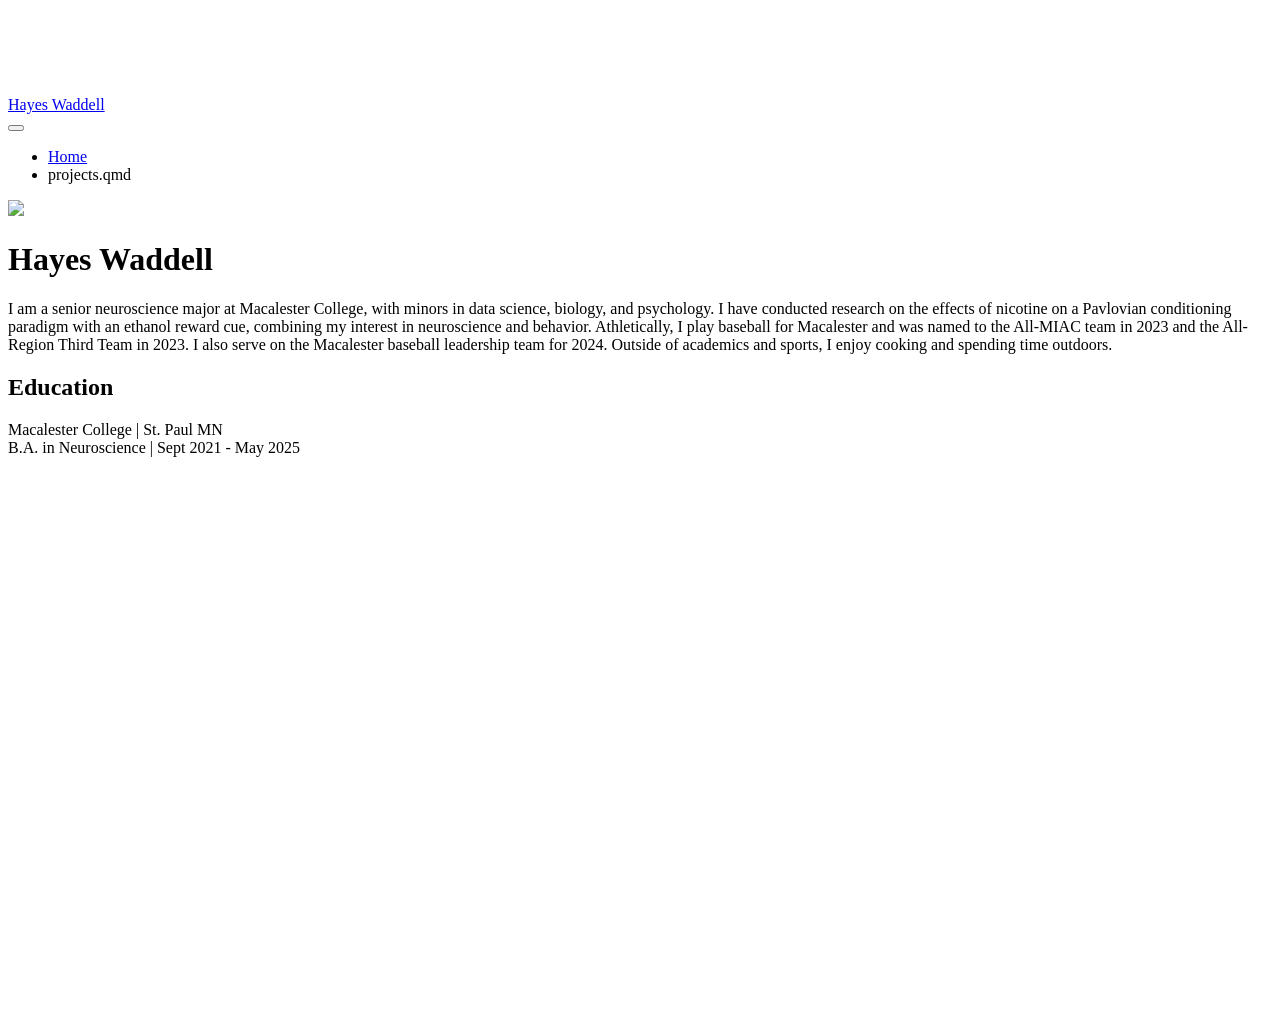
==== docs/index.html @ d2e04935 "updates" ====
<!DOCTYPE html>
<html xmlns="http://www.w3.org/1999/xhtml" lang="en" xml:lang="en"><head>

<meta charset="utf-8">
<meta name="generator" content="quarto-1.5.57">

<meta name="viewport" content="width=device-width, initial-scale=1.0, user-scalable=yes">


<title>Hayes Waddell</title>
<style>
code{white-space: pre-wrap;}
span.smallcaps{font-variant: small-caps;}
div.columns{display: flex; gap: min(4vw, 1.5em);}
div.column{flex: auto; overflow-x: auto;}
div.hanging-indent{margin-left: 1.5em; text-indent: -1.5em;}
ul.task-list{list-style: none;}
ul.task-list li input[type="checkbox"] {
  width: 0.8em;
  margin: 0 0.8em 0.2em -1em; /* quarto-specific, see https://github.com/quarto-dev/quarto-cli/issues/4556 */ 
  vertical-align: middle;
}
</style>


<script src="site_libs/quarto-nav/quarto-nav.js"></script>
<script src="site_libs/quarto-nav/headroom.min.js"></script>
<script src="site_libs/clipboard/clipboard.min.js"></script>
<script src="site_libs/quarto-search/autocomplete.umd.js"></script>
<script src="site_libs/quarto-search/fuse.min.js"></script>
<script src="site_libs/quarto-search/quarto-search.js"></script>
<meta name="quarto:offset" content="./">
<script src="site_libs/quarto-html/quarto.js"></script>
<script src="site_libs/quarto-html/popper.min.js"></script>
<script src="site_libs/quarto-html/tippy.umd.min.js"></script>
<link href="site_libs/quarto-html/tippy.css" rel="stylesheet">
<link href="site_libs/quarto-html/quarto-syntax-highlighting.css" rel="stylesheet" id="quarto-text-highlighting-styles">
<script src="site_libs/bootstrap/bootstrap.min.js"></script>
<link href="site_libs/bootstrap/bootstrap-icons.css" rel="stylesheet">
<link href="site_libs/bootstrap/bootstrap.min.css" rel="stylesheet" id="quarto-bootstrap" data-mode="light">
<script id="quarto-search-options" type="application/json">{
  "location": "navbar",
  "copy-button": false,
  "collapse-after": 3,
  "panel-placement": "end",
  "type": "overlay",
  "limit": 50,
  "keyboard-shortcut": [
    "f",
    "/",
    "s"
  ],
  "show-item-context": false,
  "language": {
    "search-no-results-text": "No results",
    "search-matching-documents-text": "matching documents",
    "search-copy-link-title": "Copy link to search",
    "search-hide-matches-text": "Hide additional matches",
    "search-more-match-text": "more match in this document",
    "search-more-matches-text": "more matches in this document",
    "search-clear-button-title": "Clear",
    "search-text-placeholder": "",
    "search-detached-cancel-button-title": "Cancel",
    "search-submit-button-title": "Submit",
    "search-label": "Search"
  }
}</script>


<link rel="stylesheet" href="styles.css">
</head>

<body class="nav-fixed fullcontent">

<div id="quarto-search-results"></div>
  <header id="quarto-header" class="headroom fixed-top">
    <nav class="navbar navbar-expand-lg " data-bs-theme="dark">
      <div class="navbar-container container-fluid">
      <div class="navbar-brand-container mx-auto">
    <a class="navbar-brand" href="./index.html">
    <span class="navbar-title">Hayes Waddell</span>
    </a>
  </div>
            <div id="quarto-search" class="" title="Search"></div>
          <button class="navbar-toggler" type="button" data-bs-toggle="collapse" data-bs-target="#navbarCollapse" aria-controls="navbarCollapse" role="menu" aria-expanded="false" aria-label="Toggle navigation" onclick="if (window.quartoToggleHeadroom) { window.quartoToggleHeadroom(); }">
  <span class="navbar-toggler-icon"></span>
</button>
          <div class="collapse navbar-collapse" id="navbarCollapse">
            <ul class="navbar-nav navbar-nav-scroll me-auto">
  <li class="nav-item">
    <a class="nav-link active" href="./index.html" aria-current="page"> 
<span class="menu-text">Home</span></a>
  </li>  
  <li class="nav-item">
    <span class="nav-link">
<span class="menu-text">projects.qmd</span>
    </span>
  </li>  
</ul>
          </div> <!-- /navcollapse -->
            <div class="quarto-navbar-tools">
</div>
      </div> <!-- /container-fluid -->
    </nav>
</header>
<!-- content -->
<div id="quarto-content" class="quarto-container page-columns page-rows-contents page-layout-article page-navbar">
<!-- sidebar -->
<!-- margin-sidebar -->
    
<!-- main -->
<main class="content" id="quarto-document-content">




<div class="quarto-about-trestles">
  <div class="about-entity">
    <img src="images/profilepic.jpg" class="about-image
  rounded " style="width: 20em;">
<header id="title-block-header" class="quarto-title-block default">
<div class="quarto-title">
<h1 class="title">Hayes Waddell</h1>
</div>
<div class="quarto-title-meta">
  </div>
</header>
    <div class="about-links">
  <a href="https://github.com/HayesWaddell" class="about-link" rel="" target="">
    <i class="bi bi-github"></i>
     <span class="about-link-text"></span>
  </a>
</div>
  </div>
  <div class="about-contents"><div id="intro-heading">
<p>I am a senior neuroscience major at Macalester College, with minors in data science, biology, and psychology. I have conducted research on the effects of nicotine on a Pavlovian conditioning paradigm with an ethanol reward cue, combining my interest in neuroscience and behavior. Athletically, I play baseball for Macalester and was named to the All-MIAC team in 2023 and the All-Region Third Team in 2023. I also serve on the Macalester baseball leadership team for 2024. Outside of academics and sports, I enjoy cooking and spending time outdoors.</p>
<section id="education" class="level2">
<h2 data-anchor-id="education">Education</h2>
<p>Macalester College | St.&nbsp;Paul MN <br> B.A. in Neuroscience | Sept 2021 - May 2025</p>
</section>
</div></div>
</div>





</main> <!-- /main -->
<script id="quarto-html-after-body" type="application/javascript">
window.document.addEventListener("DOMContentLoaded", function (event) {
  const toggleBodyColorMode = (bsSheetEl) => {
    const mode = bsSheetEl.getAttribute("data-mode");
    const bodyEl = window.document.querySelector("body");
    if (mode === "dark") {
      bodyEl.classList.add("quarto-dark");
      bodyEl.classList.remove("quarto-light");
    } else {
      bodyEl.classList.add("quarto-light");
      bodyEl.classList.remove("quarto-dark");
    }
  }
  const toggleBodyColorPrimary = () => {
    const bsSheetEl = window.document.querySelector("link#quarto-bootstrap");
    if (bsSheetEl) {
      toggleBodyColorMode(bsSheetEl);
    }
  }
  toggleBodyColorPrimary();  
  const isCodeAnnotation = (el) => {
    for (const clz of el.classList) {
      if (clz.startsWith('code-annotation-')) {                     
        return true;
      }
    }
    return false;
  }
  const onCopySuccess = function(e) {
    // button target
    const button = e.trigger;
    // don't keep focus
    button.blur();
    // flash "checked"
    button.classList.add('code-copy-button-checked');
    var currentTitle = button.getAttribute("title");
    button.setAttribute("title", "Copied!");
    let tooltip;
    if (window.bootstrap) {
      button.setAttribute("data-bs-toggle", "tooltip");
      button.setAttribute("data-bs-placement", "left");
      button.setAttribute("data-bs-title", "Copied!");
      tooltip = new bootstrap.Tooltip(button, 
        { trigger: "manual", 
          customClass: "code-copy-button-tooltip",
          offset: [0, -8]});
      tooltip.show();    
    }
    setTimeout(function() {
      if (tooltip) {
        tooltip.hide();
        button.removeAttribute("data-bs-title");
        button.removeAttribute("data-bs-toggle");
        button.removeAttribute("data-bs-placement");
      }
      button.setAttribute("title", currentTitle);
      button.classList.remove('code-copy-button-checked');
    }, 1000);
    // clear code selection
    e.clearSelection();
  }
  const getTextToCopy = function(trigger) {
      const codeEl = trigger.previousElementSibling.cloneNode(true);
      for (const childEl of codeEl.children) {
        if (isCodeAnnotation(childEl)) {
          childEl.remove();
        }
      }
      return codeEl.innerText;
  }
  const clipboard = new window.ClipboardJS('.code-copy-button:not([data-in-quarto-modal])', {
    text: getTextToCopy
  });
  clipboard.on('success', onCopySuccess);
  if (window.document.getElementById('quarto-embedded-source-code-modal')) {
    // For code content inside modals, clipBoardJS needs to be initialized with a container option
    // TODO: Check when it could be a function (https://github.com/zenorocha/clipboard.js/issues/860)
    const clipboardModal = new window.ClipboardJS('.code-copy-button[data-in-quarto-modal]', {
      text: getTextToCopy,
      container: window.document.getElementById('quarto-embedded-source-code-modal')
    });
    clipboardModal.on('success', onCopySuccess);
  }
    var localhostRegex = new RegExp(/^(?:http|https):\/\/localhost\:?[0-9]*\//);
    var mailtoRegex = new RegExp(/^mailto:/);
      var filterRegex = new RegExp('/' + window.location.host + '/');
    var isInternal = (href) => {
        return filterRegex.test(href) || localhostRegex.test(href) || mailtoRegex.test(href);
    }
    // Inspect non-navigation links and adorn them if external
 	var links = window.document.querySelectorAll('a[href]:not(.nav-link):not(.navbar-brand):not(.toc-action):not(.sidebar-link):not(.sidebar-item-toggle):not(.pagination-link):not(.no-external):not([aria-hidden]):not(.dropdown-item):not(.quarto-navigation-tool):not(.about-link)');
    for (var i=0; i<links.length; i++) {
      const link = links[i];
      if (!isInternal(link.href)) {
        // undo the damage that might have been done by quarto-nav.js in the case of
        // links that we want to consider external
        if (link.dataset.originalHref !== undefined) {
          link.href = link.dataset.originalHref;
        }
      }
    }
  function tippyHover(el, contentFn, onTriggerFn, onUntriggerFn) {
    const config = {
      allowHTML: true,
      maxWidth: 500,
      delay: 100,
      arrow: false,
      appendTo: function(el) {
          return el.parentElement;
      },
      interactive: true,
      interactiveBorder: 10,
      theme: 'quarto',
      placement: 'bottom-start',
    };
    if (contentFn) {
      config.content = contentFn;
    }
    if (onTriggerFn) {
      config.onTrigger = onTriggerFn;
    }
    if (onUntriggerFn) {
      config.onUntrigger = onUntriggerFn;
    }
    window.tippy(el, config); 
  }
  const noterefs = window.document.querySelectorAll('a[role="doc-noteref"]');
  for (var i=0; i<noterefs.length; i++) {
    const ref = noterefs[i];
    tippyHover(ref, function() {
      // use id or data attribute instead here
      let href = ref.getAttribute('data-footnote-href') || ref.getAttribute('href');
      try { href = new URL(href).hash; } catch {}
      const id = href.replace(/^#\/?/, "");
      const note = window.document.getElementById(id);
      if (note) {
        return note.innerHTML;
      } else {
        return "";
      }
    });
  }
  const xrefs = window.document.querySelectorAll('a.quarto-xref');
  const processXRef = (id, note) => {
    // Strip column container classes
    const stripColumnClz = (el) => {
      el.classList.remove("page-full", "page-columns");
      if (el.children) {
        for (const child of el.children) {
          stripColumnClz(child);
        }
      }
    }
    stripColumnClz(note)
    if (id === null || id.startsWith('sec-')) {
      // Special case sections, only their first couple elements
      const container = document.createElement("div");
      if (note.children && note.children.length > 2) {
        container.appendChild(note.children[0].cloneNode(true));
        for (let i = 1; i < note.children.length; i++) {
          const child = note.children[i];
          if (child.tagName === "P" && child.innerText === "") {
            continue;
          } else {
            container.appendChild(child.cloneNode(true));
            break;
          }
        }
        if (window.Quarto?.typesetMath) {
          window.Quarto.typesetMath(container);
        }
        return container.innerHTML
      } else {
        if (window.Quarto?.typesetMath) {
          window.Quarto.typesetMath(note);
        }
        return note.innerHTML;
      }
    } else {
      // Remove any anchor links if they are present
      const anchorLink = note.querySelector('a.anchorjs-link');
      if (anchorLink) {
        anchorLink.remove();
      }
      if (window.Quarto?.typesetMath) {
        window.Quarto.typesetMath(note);
      }
      // TODO in 1.5, we should make sure this works without a callout special case
      if (note.classList.contains("callout")) {
        return note.outerHTML;
      } else {
        return note.innerHTML;
      }
    }
  }
  for (var i=0; i<xrefs.length; i++) {
    const xref = xrefs[i];
    tippyHover(xref, undefined, function(instance) {
      instance.disable();
      let url = xref.getAttribute('href');
      let hash = undefined; 
      if (url.startsWith('#')) {
        hash = url;
      } else {
        try { hash = new URL(url).hash; } catch {}
      }
      if (hash) {
        const id = hash.replace(/^#\/?/, "");
        const note = window.document.getElementById(id);
        if (note !== null) {
          try {
            const html = processXRef(id, note.cloneNode(true));
            instance.setContent(html);
          } finally {
            instance.enable();
            instance.show();
          }
        } else {
          // See if we can fetch this
          fetch(url.split('#')[0])
          .then(res => res.text())
          .then(html => {
            const parser = new DOMParser();
            const htmlDoc = parser.parseFromString(html, "text/html");
            const note = htmlDoc.getElementById(id);
            if (note !== null) {
              const html = processXRef(id, note);
              instance.setContent(html);
            } 
          }).finally(() => {
            instance.enable();
            instance.show();
          });
        }
      } else {
        // See if we can fetch a full url (with no hash to target)
        // This is a special case and we should probably do some content thinning / targeting
        fetch(url)
        .then(res => res.text())
        .then(html => {
          const parser = new DOMParser();
          const htmlDoc = parser.parseFromString(html, "text/html");
          const note = htmlDoc.querySelector('main.content');
          if (note !== null) {
            // This should only happen for chapter cross references
            // (since there is no id in the URL)
            // remove the first header
            if (note.children.length > 0 && note.children[0].tagName === "HEADER") {
              note.children[0].remove();
            }
            const html = processXRef(null, note);
            instance.setContent(html);
          } 
        }).finally(() => {
          instance.enable();
          instance.show();
        });
      }
    }, function(instance) {
    });
  }
      let selectedAnnoteEl;
      const selectorForAnnotation = ( cell, annotation) => {
        let cellAttr = 'data-code-cell="' + cell + '"';
        let lineAttr = 'data-code-annotation="' +  annotation + '"';
        const selector = 'span[' + cellAttr + '][' + lineAttr + ']';
        return selector;
      }
      const selectCodeLines = (annoteEl) => {
        const doc = window.document;
        const targetCell = annoteEl.getAttribute("data-target-cell");
        const targetAnnotation = annoteEl.getAttribute("data-target-annotation");
        const annoteSpan = window.document.querySelector(selectorForAnnotation(targetCell, targetAnnotation));
        const lines = annoteSpan.getAttribute("data-code-lines").split(",");
        const lineIds = lines.map((line) => {
          return targetCell + "-" + line;
        })
        let top = null;
        let height = null;
        let parent = null;
        if (lineIds.length > 0) {
            //compute the position of the single el (top and bottom and make a div)
            const el = window.document.getElementById(lineIds[0]);
            top = el.offsetTop;
            height = el.offsetHeight;
            parent = el.parentElement.parentElement;
          if (lineIds.length > 1) {
            const lastEl = window.document.getElementById(lineIds[lineIds.length - 1]);
            const bottom = lastEl.offsetTop + lastEl.offsetHeight;
            height = bottom - top;
          }
          if (top !== null && height !== null && parent !== null) {
            // cook up a div (if necessary) and position it 
            let div = window.document.getElementById("code-annotation-line-highlight");
            if (div === null) {
              div = window.document.createElement("div");
              div.setAttribute("id", "code-annotation-line-highlight");
              div.style.position = 'absolute';
              parent.appendChild(div);
            }
            div.style.top = top - 2 + "px";
            div.style.height = height + 4 + "px";
            div.style.left = 0;
            let gutterDiv = window.document.getElementById("code-annotation-line-highlight-gutter");
            if (gutterDiv === null) {
              gutterDiv = window.document.createElement("div");
              gutterDiv.setAttribute("id", "code-annotation-line-highlight-gutter");
              gutterDiv.style.position = 'absolute';
              const codeCell = window.document.getElementById(targetCell);
              const gutter = codeCell.querySelector('.code-annotation-gutter');
              gutter.appendChild(gutterDiv);
            }
            gutterDiv.style.top = top - 2 + "px";
            gutterDiv.style.height = height + 4 + "px";
          }
          selectedAnnoteEl = annoteEl;
        }
      };
      const unselectCodeLines = () => {
        const elementsIds = ["code-annotation-line-highlight", "code-annotation-line-highlight-gutter"];
        elementsIds.forEach((elId) => {
          const div = window.document.getElementById(elId);
          if (div) {
            div.remove();
          }
        });
        selectedAnnoteEl = undefined;
      };
        // Handle positioning of the toggle
    window.addEventListener(
      "resize",
      throttle(() => {
        elRect = undefined;
        if (selectedAnnoteEl) {
          selectCodeLines(selectedAnnoteEl);
        }
      }, 10)
    );
    function throttle(fn, ms) {
    let throttle = false;
    let timer;
      return (...args) => {
        if(!throttle) { // first call gets through
            fn.apply(this, args);
            throttle = true;
        } else { // all the others get throttled
            if(timer) clearTimeout(timer); // cancel #2
            timer = setTimeout(() => {
              fn.apply(this, args);
              timer = throttle = false;
            }, ms);
        }
      };
    }
      // Attach click handler to the DT
      const annoteDls = window.document.querySelectorAll('dt[data-target-cell]');
      for (const annoteDlNode of annoteDls) {
        annoteDlNode.addEventListener('click', (event) => {
          const clickedEl = event.target;
          if (clickedEl !== selectedAnnoteEl) {
            unselectCodeLines();
            const activeEl = window.document.querySelector('dt[data-target-cell].code-annotation-active');
            if (activeEl) {
              activeEl.classList.remove('code-annotation-active');
            }
            selectCodeLines(clickedEl);
            clickedEl.classList.add('code-annotation-active');
          } else {
            // Unselect the line
            unselectCodeLines();
            clickedEl.classList.remove('code-annotation-active');
          }
        });
      }
  const findCites = (el) => {
    const parentEl = el.parentElement;
    if (parentEl) {
      const cites = parentEl.dataset.cites;
      if (cites) {
        return {
          el,
          cites: cites.split(' ')
        };
      } else {
        return findCites(el.parentElement)
      }
    } else {
      return undefined;
    }
  };
  var bibliorefs = window.document.querySelectorAll('a[role="doc-biblioref"]');
  for (var i=0; i<bibliorefs.length; i++) {
    const ref = bibliorefs[i];
    const citeInfo = findCites(ref);
    if (citeInfo) {
      tippyHover(citeInfo.el, function() {
        var popup = window.document.createElement('div');
        citeInfo.cites.forEach(function(cite) {
          var citeDiv = window.document.createElement('div');
          citeDiv.classList.add('hanging-indent');
          citeDiv.classList.add('csl-entry');
          var biblioDiv = window.document.getElementById('ref-' + cite);
          if (biblioDiv) {
            citeDiv.innerHTML = biblioDiv.innerHTML;
          }
          popup.appendChild(citeDiv);
        });
        return popup.innerHTML;
      });
    }
  }
});
</script>
</div> <!-- /content -->




</body></html>
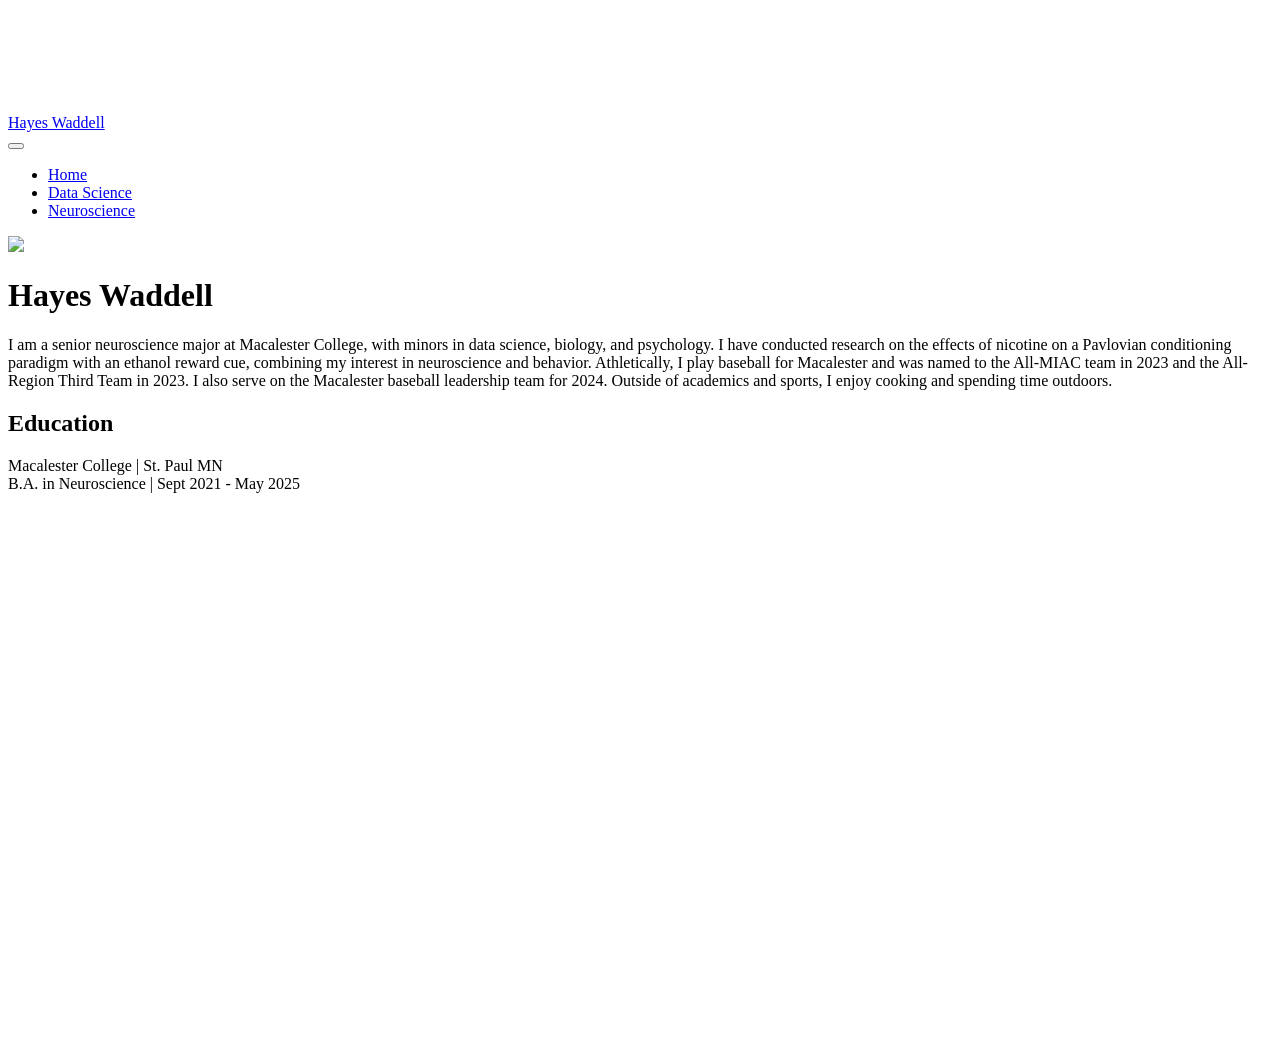
==== commit 7db0ed26: "idk" ====
--- a/docs/index.html
+++ b/docs/index.html
@@ -92,9 +92,12 @@
 <span class="menu-text">Home</span></a>
   </li>  
   <li class="nav-item">
-    <span class="nav-link">
-<span class="menu-text">projects.qmd</span>
-    </span>
+    <a class="nav-link" href="./data-science.qmd"> 
+<span class="menu-text">Data Science</span></a>
+  </li>  
+  <li class="nav-item">
+    <a class="nav-link" href="./neuroscience.html"> 
+<span class="menu-text">Neuroscience</span></a>
   </li>  
 </ul>
           </div> <!-- /navcollapse -->
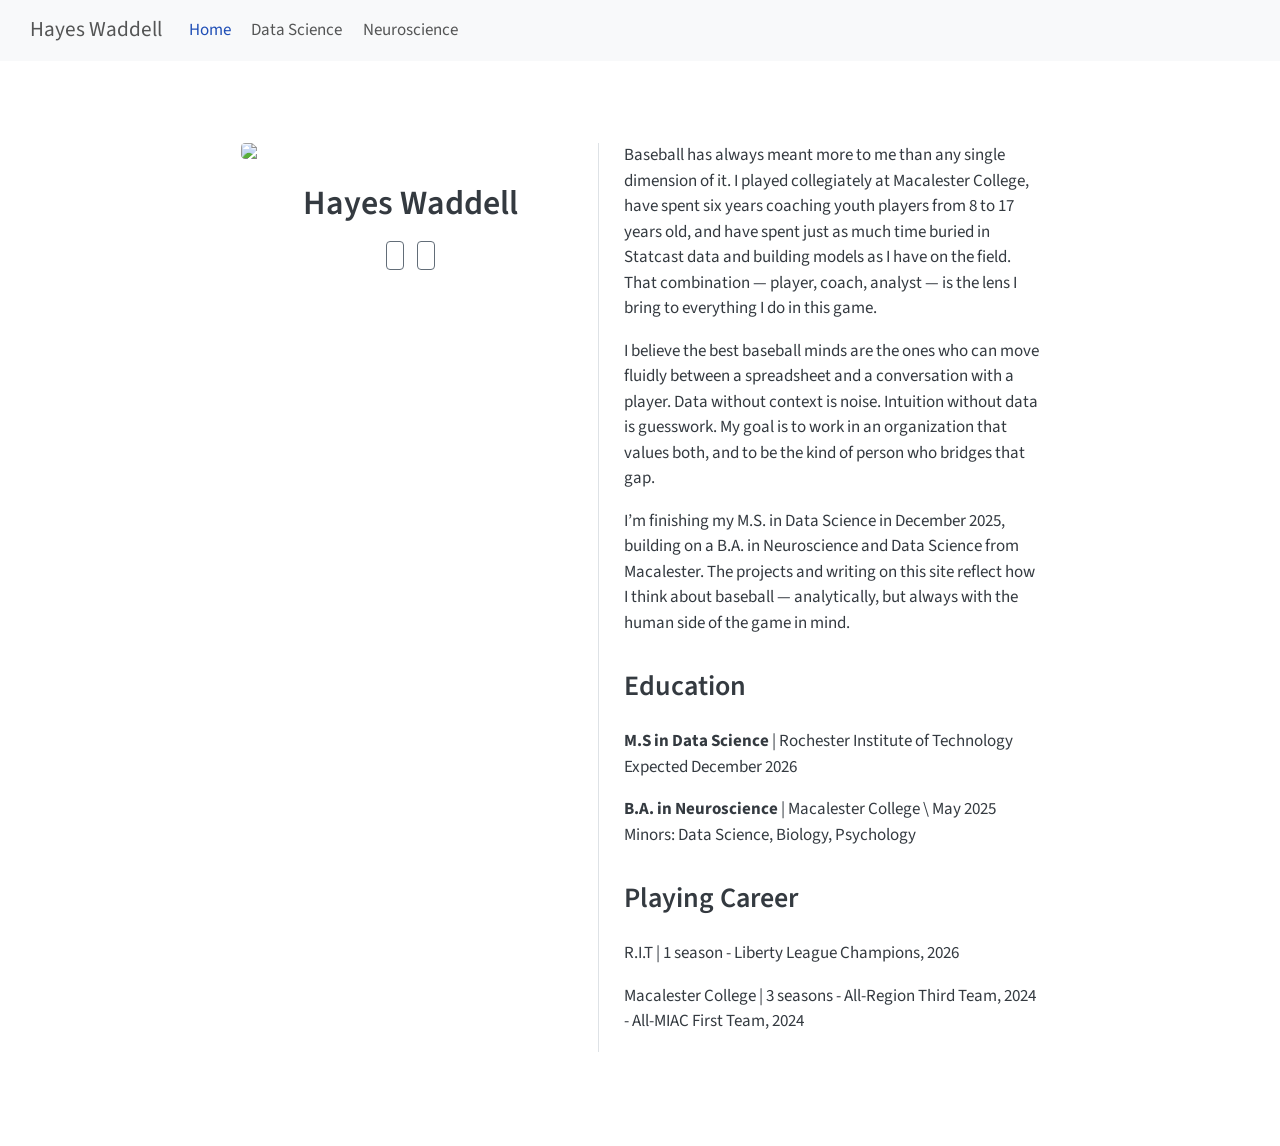
==== commit 0d99c6dc: "update home page bio" ====
--- a/docs/index.html
+++ b/docs/index.html
@@ -2,13 +2,16 @@
 <html xmlns="http://www.w3.org/1999/xhtml" lang="en" xml:lang="en"><head>
 
 <meta charset="utf-8">
-<meta name="generator" content="quarto-1.5.57">
+<meta name="generator" content="quarto-1.9.37">
 
 <meta name="viewport" content="width=device-width, initial-scale=1.0, user-scalable=yes">
 
 
 <title>Hayes Waddell</title>
 <style>
+/* Default styles provided by pandoc.
+** See https://pandoc.org/MANUAL.html#variables-for-html for config info.
+*/
 code{white-space: pre-wrap;}
 span.smallcaps{font-variant: small-caps;}
 div.columns{display: flex; gap: min(4vw, 1.5em);}
@@ -30,14 +33,15 @@
 <script src="site_libs/quarto-search/fuse.min.js"></script>
 <script src="site_libs/quarto-search/quarto-search.js"></script>
 <meta name="quarto:offset" content="./">
-<script src="site_libs/quarto-html/quarto.js"></script>
+<script src="site_libs/quarto-html/quarto.js" type="module"></script>
+<script src="site_libs/quarto-html/tabsets/tabsets.js" type="module"></script>
 <script src="site_libs/quarto-html/popper.min.js"></script>
 <script src="site_libs/quarto-html/tippy.umd.min.js"></script>
 <link href="site_libs/quarto-html/tippy.css" rel="stylesheet">
-<link href="site_libs/quarto-html/quarto-syntax-highlighting.css" rel="stylesheet" id="quarto-text-highlighting-styles">
+<link href="site_libs/quarto-html/quarto-syntax-highlighting-7f8f88aac4f3542376d5c11b86a4c14d.css" rel="stylesheet" id="quarto-text-highlighting-styles">
 <script src="site_libs/bootstrap/bootstrap.min.js"></script>
 <link href="site_libs/bootstrap/bootstrap-icons.css" rel="stylesheet">
-<link href="site_libs/bootstrap/bootstrap.min.css" rel="stylesheet" id="quarto-bootstrap" data-mode="light">
+<link href="site_libs/bootstrap/bootstrap-a0f9fd0d421825b736dc1bbcbcba2219.min.css" rel="stylesheet" append-hash="true" id="quarto-bootstrap" data-mode="light">
 <script id="quarto-search-options" type="application/json">{
   "location": "navbar",
   "copy-button": false,
@@ -70,7 +74,7 @@
 <link rel="stylesheet" href="styles.css">
 </head>
 
-<body class="nav-fixed fullcontent">
+<body class="nav-fixed fullcontent quarto-light">
 
 <div id="quarto-search-results"></div>
   <header id="quarto-header" class="headroom fixed-top">
@@ -129,17 +133,29 @@
   </div>
 </header>
     <div class="about-links">
-  <a href="https://github.com/HayesWaddell" class="about-link" rel="" target="">
+  <a href="https://github.com/hayes-waddell2" class="about-link" rel="" target="">
     <i class="bi bi-github"></i>
+     <span class="about-link-text"></span>
+  </a>
+  <a href="/www.linkedin.com/in/hayes-waddell" class="about-link" rel="" target="">
+    <i class="bi bi-linkedin"></i>
      <span class="about-link-text"></span>
   </a>
 </div>
   </div>
   <div class="about-contents"><div id="intro-heading">
-<p>I am a senior neuroscience major at Macalester College, with minors in data science, biology, and psychology. I have conducted research on the effects of nicotine on a Pavlovian conditioning paradigm with an ethanol reward cue, combining my interest in neuroscience and behavior. Athletically, I play baseball for Macalester and was named to the All-MIAC team in 2023 and the All-Region Third Team in 2023. I also serve on the Macalester baseball leadership team for 2024. Outside of academics and sports, I enjoy cooking and spending time outdoors.</p>
+<p>Baseball has always meant more to me than any single dimension of it. I played collegiately at Macalester College, have spent six years coaching youth players from 8 to 17 years old, and have spent just as much time buried in Statcast data and building models as I have on the field. That combination — player, coach, analyst — is the lens I bring to everything I do in this game.</p>
+<p>I believe the best baseball minds are the ones who can move fluidly between a spreadsheet and a conversation with a player. Data without context is noise. Intuition without data is guesswork. My goal is to work in an organization that values both, and to be the kind of person who bridges that gap.</p>
+<p>I’m finishing my M.S. in Data Science in December 2025, building on a B.A. in Neuroscience and Data Science from Macalester. The projects and writing on this site reflect how I think about baseball — analytically, but always with the human side of the game in mind.</p>
 <section id="education" class="level2">
 <h2 data-anchor-id="education">Education</h2>
-<p>Macalester College | St.&nbsp;Paul MN <br> B.A. in Neuroscience | Sept 2021 - May 2025</p>
+<p><strong>M.S in Data Science</strong> | Rochester Institute of Technology <br> Expected December 2026</p>
+<p><strong>B.A. in Neuroscience</strong> | Macalester College \ May 2025 <br> Minors: Data Science, Biology, Psychology</p>
+</section>
+<section id="playing-career" class="level2">
+<h2 data-anchor-id="playing-career">Playing Career</h2>
+<p>R.I.T | 1 season - Liberty League Champions, 2026</p>
+<p>Macalester College | 3 seasons - All-Region Third Team, 2024 - All-MIAC First Team, 2024</p>
 </section>
 </div></div>
 </div>
@@ -150,232 +166,236 @@
 
 </main> <!-- /main -->
 <script id="quarto-html-after-body" type="application/javascript">
-window.document.addEventListener("DOMContentLoaded", function (event) {
-  const toggleBodyColorMode = (bsSheetEl) => {
-    const mode = bsSheetEl.getAttribute("data-mode");
-    const bodyEl = window.document.querySelector("body");
-    if (mode === "dark") {
-      bodyEl.classList.add("quarto-dark");
-      bodyEl.classList.remove("quarto-light");
-    } else {
-      bodyEl.classList.add("quarto-light");
-      bodyEl.classList.remove("quarto-dark");
-    }
-  }
-  const toggleBodyColorPrimary = () => {
-    const bsSheetEl = window.document.querySelector("link#quarto-bootstrap");
-    if (bsSheetEl) {
-      toggleBodyColorMode(bsSheetEl);
-    }
-  }
-  toggleBodyColorPrimary();  
-  const isCodeAnnotation = (el) => {
-    for (const clz of el.classList) {
-      if (clz.startsWith('code-annotation-')) {                     
-        return true;
-      }
-    }
-    return false;
-  }
-  const onCopySuccess = function(e) {
-    // button target
-    const button = e.trigger;
-    // don't keep focus
-    button.blur();
-    // flash "checked"
-    button.classList.add('code-copy-button-checked');
-    var currentTitle = button.getAttribute("title");
-    button.setAttribute("title", "Copied!");
-    let tooltip;
-    if (window.bootstrap) {
-      button.setAttribute("data-bs-toggle", "tooltip");
-      button.setAttribute("data-bs-placement", "left");
-      button.setAttribute("data-bs-title", "Copied!");
-      tooltip = new bootstrap.Tooltip(button, 
-        { trigger: "manual", 
-          customClass: "code-copy-button-tooltip",
-          offset: [0, -8]});
-      tooltip.show();    
-    }
-    setTimeout(function() {
-      if (tooltip) {
-        tooltip.hide();
-        button.removeAttribute("data-bs-title");
-        button.removeAttribute("data-bs-toggle");
-        button.removeAttribute("data-bs-placement");
-      }
-      button.setAttribute("title", currentTitle);
-      button.classList.remove('code-copy-button-checked');
-    }, 1000);
-    // clear code selection
-    e.clearSelection();
-  }
-  const getTextToCopy = function(trigger) {
-      const codeEl = trigger.previousElementSibling.cloneNode(true);
+  window.document.addEventListener("DOMContentLoaded", function (event) {
+    const isCodeAnnotation = (el) => {
+      for (const clz of el.classList) {
+        if (clz.startsWith('code-annotation-')) {                     
+          return true;
+        }
+      }
+      return false;
+    }
+    const onCopySuccess = function(e) {
+      // button target
+      const button = e.trigger;
+      // don't keep focus
+      button.blur();
+      // flash "checked"
+      button.classList.add('code-copy-button-checked');
+      var currentTitle = button.getAttribute("title");
+      button.setAttribute("title", "Copied!");
+      let tooltip;
+      if (window.bootstrap) {
+        button.setAttribute("data-bs-toggle", "tooltip");
+        button.setAttribute("data-bs-placement", "left");
+        button.setAttribute("data-bs-title", "Copied!");
+        tooltip = new bootstrap.Tooltip(button, 
+          { trigger: "manual", 
+            customClass: "code-copy-button-tooltip",
+            offset: [0, -8]});
+        tooltip.show();    
+      }
+      setTimeout(function() {
+        if (tooltip) {
+          tooltip.hide();
+          button.removeAttribute("data-bs-title");
+          button.removeAttribute("data-bs-toggle");
+          button.removeAttribute("data-bs-placement");
+        }
+        button.setAttribute("title", currentTitle);
+        button.classList.remove('code-copy-button-checked');
+      }, 1000);
+      // clear code selection
+      e.clearSelection();
+    }
+    const getTextToCopy = function(trigger) {
+      const outerScaffold = trigger.parentElement.cloneNode(true);
+      const codeEl = outerScaffold.querySelector('code');
       for (const childEl of codeEl.children) {
         if (isCodeAnnotation(childEl)) {
           childEl.remove();
         }
       }
       return codeEl.innerText;
-  }
-  const clipboard = new window.ClipboardJS('.code-copy-button:not([data-in-quarto-modal])', {
-    text: getTextToCopy
-  });
-  clipboard.on('success', onCopySuccess);
-  if (window.document.getElementById('quarto-embedded-source-code-modal')) {
-    // For code content inside modals, clipBoardJS needs to be initialized with a container option
-    // TODO: Check when it could be a function (https://github.com/zenorocha/clipboard.js/issues/860)
-    const clipboardModal = new window.ClipboardJS('.code-copy-button[data-in-quarto-modal]', {
-      text: getTextToCopy,
-      container: window.document.getElementById('quarto-embedded-source-code-modal')
+    }
+    const clipboard = new window.ClipboardJS('.code-copy-button:not([data-in-quarto-modal])', {
+      text: getTextToCopy
     });
-    clipboardModal.on('success', onCopySuccess);
-  }
-    var localhostRegex = new RegExp(/^(?:http|https):\/\/localhost\:?[0-9]*\//);
-    var mailtoRegex = new RegExp(/^mailto:/);
-      var filterRegex = new RegExp('/' + window.location.host + '/');
-    var isInternal = (href) => {
-        return filterRegex.test(href) || localhostRegex.test(href) || mailtoRegex.test(href);
-    }
-    // Inspect non-navigation links and adorn them if external
- 	var links = window.document.querySelectorAll('a[href]:not(.nav-link):not(.navbar-brand):not(.toc-action):not(.sidebar-link):not(.sidebar-item-toggle):not(.pagination-link):not(.no-external):not([aria-hidden]):not(.dropdown-item):not(.quarto-navigation-tool):not(.about-link)');
-    for (var i=0; i<links.length; i++) {
-      const link = links[i];
-      if (!isInternal(link.href)) {
-        // undo the damage that might have been done by quarto-nav.js in the case of
-        // links that we want to consider external
-        if (link.dataset.originalHref !== undefined) {
-          link.href = link.dataset.originalHref;
-        }
-      }
-    }
-  function tippyHover(el, contentFn, onTriggerFn, onUntriggerFn) {
-    const config = {
-      allowHTML: true,
-      maxWidth: 500,
-      delay: 100,
-      arrow: false,
-      appendTo: function(el) {
-          return el.parentElement;
-      },
-      interactive: true,
-      interactiveBorder: 10,
-      theme: 'quarto',
-      placement: 'bottom-start',
-    };
-    if (contentFn) {
-      config.content = contentFn;
-    }
-    if (onTriggerFn) {
-      config.onTrigger = onTriggerFn;
-    }
-    if (onUntriggerFn) {
-      config.onUntrigger = onUntriggerFn;
-    }
-    window.tippy(el, config); 
-  }
-  const noterefs = window.document.querySelectorAll('a[role="doc-noteref"]');
-  for (var i=0; i<noterefs.length; i++) {
-    const ref = noterefs[i];
-    tippyHover(ref, function() {
-      // use id or data attribute instead here
-      let href = ref.getAttribute('data-footnote-href') || ref.getAttribute('href');
-      try { href = new URL(href).hash; } catch {}
-      const id = href.replace(/^#\/?/, "");
-      const note = window.document.getElementById(id);
-      if (note) {
-        return note.innerHTML;
+    clipboard.on('success', onCopySuccess);
+    if (window.document.getElementById('quarto-embedded-source-code-modal')) {
+      const clipboardModal = new window.ClipboardJS('.code-copy-button[data-in-quarto-modal]', {
+        text: getTextToCopy,
+        container: window.document.getElementById('quarto-embedded-source-code-modal')
+      });
+      clipboardModal.on('success', onCopySuccess);
+    }
+      var localhostRegex = new RegExp(/^(?:http|https):\/\/localhost\:?[0-9]*\//);
+      var mailtoRegex = new RegExp(/^mailto:/);
+        var filterRegex = new RegExp('/' + window.location.host + '/');
+      var isInternal = (href) => {
+          return filterRegex.test(href) || localhostRegex.test(href) || mailtoRegex.test(href);
+      }
+      // Inspect non-navigation links and adorn them if external
+     var links = window.document.querySelectorAll('a[href]:not(.nav-link):not(.navbar-brand):not(.toc-action):not(.sidebar-link):not(.sidebar-item-toggle):not(.pagination-link):not(.no-external):not([aria-hidden]):not(.dropdown-item):not(.quarto-navigation-tool):not(.about-link)');
+      for (var i=0; i<links.length; i++) {
+        const link = links[i];
+        if (!isInternal(link.href)) {
+          // undo the damage that might have been done by quarto-nav.js in the case of
+          // links that we want to consider external
+          if (link.dataset.originalHref !== undefined) {
+            link.href = link.dataset.originalHref;
+          }
+        }
+      }
+    function tippyHover(el, contentFn, onTriggerFn, onUntriggerFn) {
+      const config = {
+        allowHTML: true,
+        maxWidth: 500,
+        delay: 100,
+        arrow: false,
+        appendTo: function(el) {
+            return el.parentElement;
+        },
+        interactive: true,
+        interactiveBorder: 10,
+        theme: 'quarto',
+        placement: 'bottom-start',
+      };
+      if (contentFn) {
+        config.content = contentFn;
+      }
+      if (onTriggerFn) {
+        config.onTrigger = onTriggerFn;
+      }
+      if (onUntriggerFn) {
+        config.onUntrigger = onUntriggerFn;
+      }
+      window.tippy(el, config); 
+    }
+    const noterefs = window.document.querySelectorAll('a[role="doc-noteref"]');
+    for (var i=0; i<noterefs.length; i++) {
+      const ref = noterefs[i];
+      tippyHover(ref, function() {
+        // use id or data attribute instead here
+        let href = ref.getAttribute('data-footnote-href') || ref.getAttribute('href');
+        try { href = new URL(href).hash; } catch {}
+        const id = href.replace(/^#\/?/, "");
+        const note = window.document.getElementById(id);
+        if (note) {
+          return note.innerHTML;
+        } else {
+          return "";
+        }
+      });
+    }
+    const xrefs = window.document.querySelectorAll('a.quarto-xref');
+    const processXRef = (id, note) => {
+      // Strip column container classes
+      const stripColumnClz = (el) => {
+        el.classList.remove("page-full", "page-columns");
+        if (el.children) {
+          for (const child of el.children) {
+            stripColumnClz(child);
+          }
+        }
+      }
+      stripColumnClz(note)
+      if (id === null || id.startsWith('sec-')) {
+        // Special case sections, only their first couple elements
+        const container = document.createElement("div");
+        if (note.children && note.children.length > 2) {
+          container.appendChild(note.children[0].cloneNode(true));
+          for (let i = 1; i < note.children.length; i++) {
+            const child = note.children[i];
+            if (child.tagName === "P" && child.innerText === "") {
+              continue;
+            } else {
+              container.appendChild(child.cloneNode(true));
+              break;
+            }
+          }
+          if (window.Quarto?.typesetMath) {
+            window.Quarto.typesetMath(container);
+          }
+          return container.innerHTML
+        } else {
+          if (window.Quarto?.typesetMath) {
+            window.Quarto.typesetMath(note);
+          }
+          return note.innerHTML;
+        }
       } else {
-        return "";
-      }
-    });
-  }
-  const xrefs = window.document.querySelectorAll('a.quarto-xref');
-  const processXRef = (id, note) => {
-    // Strip column container classes
-    const stripColumnClz = (el) => {
-      el.classList.remove("page-full", "page-columns");
-      if (el.children) {
-        for (const child of el.children) {
-          stripColumnClz(child);
-        }
-      }
-    }
-    stripColumnClz(note)
-    if (id === null || id.startsWith('sec-')) {
-      // Special case sections, only their first couple elements
-      const container = document.createElement("div");
-      if (note.children && note.children.length > 2) {
-        container.appendChild(note.children[0].cloneNode(true));
-        for (let i = 1; i < note.children.length; i++) {
-          const child = note.children[i];
-          if (child.tagName === "P" && child.innerText === "") {
-            continue;
-          } else {
-            container.appendChild(child.cloneNode(true));
-            break;
-          }
-        }
-        if (window.Quarto?.typesetMath) {
-          window.Quarto.typesetMath(container);
-        }
-        return container.innerHTML
-      } else {
+        // Remove any anchor links if they are present
+        const anchorLink = note.querySelector('a.anchorjs-link');
+        if (anchorLink) {
+          anchorLink.remove();
+        }
         if (window.Quarto?.typesetMath) {
           window.Quarto.typesetMath(note);
         }
-        return note.innerHTML;
-      }
-    } else {
-      // Remove any anchor links if they are present
-      const anchorLink = note.querySelector('a.anchorjs-link');
-      if (anchorLink) {
-        anchorLink.remove();
-      }
-      if (window.Quarto?.typesetMath) {
-        window.Quarto.typesetMath(note);
-      }
-      // TODO in 1.5, we should make sure this works without a callout special case
-      if (note.classList.contains("callout")) {
-        return note.outerHTML;
-      } else {
-        return note.innerHTML;
-      }
-    }
-  }
-  for (var i=0; i<xrefs.length; i++) {
-    const xref = xrefs[i];
-    tippyHover(xref, undefined, function(instance) {
-      instance.disable();
-      let url = xref.getAttribute('href');
-      let hash = undefined; 
-      if (url.startsWith('#')) {
-        hash = url;
-      } else {
-        try { hash = new URL(url).hash; } catch {}
-      }
-      if (hash) {
-        const id = hash.replace(/^#\/?/, "");
-        const note = window.document.getElementById(id);
-        if (note !== null) {
-          try {
-            const html = processXRef(id, note.cloneNode(true));
-            instance.setContent(html);
-          } finally {
-            instance.enable();
-            instance.show();
-          }
+        if (note.classList.contains("callout")) {
+          return note.outerHTML;
         } else {
-          // See if we can fetch this
-          fetch(url.split('#')[0])
+          return note.innerHTML;
+        }
+      }
+    }
+    for (var i=0; i<xrefs.length; i++) {
+      const xref = xrefs[i];
+      tippyHover(xref, undefined, function(instance) {
+        instance.disable();
+        let url = xref.getAttribute('href');
+        let hash = undefined; 
+        if (url.startsWith('#')) {
+          hash = url;
+        } else {
+          try { hash = new URL(url).hash; } catch {}
+        }
+        if (hash) {
+          const id = hash.replace(/^#\/?/, "");
+          const note = window.document.getElementById(id);
+          if (note !== null) {
+            try {
+              const html = processXRef(id, note.cloneNode(true));
+              instance.setContent(html);
+            } finally {
+              instance.enable();
+              instance.show();
+            }
+          } else {
+            // See if we can fetch this
+            fetch(url.split('#')[0])
+            .then(res => res.text())
+            .then(html => {
+              const parser = new DOMParser();
+              const htmlDoc = parser.parseFromString(html, "text/html");
+              const note = htmlDoc.getElementById(id);
+              if (note !== null) {
+                const html = processXRef(id, note);
+                instance.setContent(html);
+              } 
+            }).finally(() => {
+              instance.enable();
+              instance.show();
+            });
+          }
+        } else {
+          // See if we can fetch a full url (with no hash to target)
+          // This is a special case and we should probably do some content thinning / targeting
+          fetch(url)
           .then(res => res.text())
           .then(html => {
             const parser = new DOMParser();
             const htmlDoc = parser.parseFromString(html, "text/html");
-            const note = htmlDoc.getElementById(id);
+            const note = htmlDoc.querySelector('main.content');
             if (note !== null) {
-              const html = processXRef(id, note);
+              // This should only happen for chapter cross references
+              // (since there is no id in the URL)
+              // remove the first header
+              if (note.children.length > 0 && note.children[0].tagName === "HEADER") {
+                note.children[0].remove();
+              }
+              const html = processXRef(null, note);
               instance.setContent(html);
             } 
           }).finally(() => {
@@ -383,185 +403,161 @@
             instance.show();
           });
         }
+      }, function(instance) {
+      });
+    }
+        let selectedAnnoteEl;
+        const selectorForAnnotation = ( cell, annotation) => {
+          let cellAttr = 'data-code-cell="' + cell + '"';
+          let lineAttr = 'data-code-annotation="' +  annotation + '"';
+          const selector = 'span[' + cellAttr + '][' + lineAttr + ']';
+          return selector;
+        }
+        const selectCodeLines = (annoteEl) => {
+          const doc = window.document;
+          const targetCell = annoteEl.getAttribute("data-target-cell");
+          const targetAnnotation = annoteEl.getAttribute("data-target-annotation");
+          const annoteSpan = window.document.querySelector(selectorForAnnotation(targetCell, targetAnnotation));
+          const lines = annoteSpan.getAttribute("data-code-lines").split(",");
+          const lineIds = lines.map((line) => {
+            return targetCell + "-" + line;
+          })
+          let top = null;
+          let height = null;
+          let parent = null;
+          if (lineIds.length > 0) {
+              //compute the position of the single el (top and bottom and make a div)
+              const el = window.document.getElementById(lineIds[0]);
+              top = el.offsetTop;
+              height = el.offsetHeight;
+              parent = el.parentElement.parentElement;
+            if (lineIds.length > 1) {
+              const lastEl = window.document.getElementById(lineIds[lineIds.length - 1]);
+              const bottom = lastEl.offsetTop + lastEl.offsetHeight;
+              height = bottom - top;
+            }
+            if (top !== null && height !== null && parent !== null) {
+              // cook up a div (if necessary) and position it 
+              let div = window.document.getElementById("code-annotation-line-highlight");
+              if (div === null) {
+                div = window.document.createElement("div");
+                div.setAttribute("id", "code-annotation-line-highlight");
+                div.style.position = 'absolute';
+                parent.appendChild(div);
+              }
+              div.style.top = top - 2 + "px";
+              div.style.height = height + 4 + "px";
+              div.style.left = 0;
+              let gutterDiv = window.document.getElementById("code-annotation-line-highlight-gutter");
+              if (gutterDiv === null) {
+                gutterDiv = window.document.createElement("div");
+                gutterDiv.setAttribute("id", "code-annotation-line-highlight-gutter");
+                gutterDiv.style.position = 'absolute';
+                const codeCell = window.document.getElementById(targetCell);
+                const gutter = codeCell.querySelector('.code-annotation-gutter');
+                gutter.appendChild(gutterDiv);
+              }
+              gutterDiv.style.top = top - 2 + "px";
+              gutterDiv.style.height = height + 4 + "px";
+            }
+            selectedAnnoteEl = annoteEl;
+          }
+        };
+        const unselectCodeLines = () => {
+          const elementsIds = ["code-annotation-line-highlight", "code-annotation-line-highlight-gutter"];
+          elementsIds.forEach((elId) => {
+            const div = window.document.getElementById(elId);
+            if (div) {
+              div.remove();
+            }
+          });
+          selectedAnnoteEl = undefined;
+        };
+          // Handle positioning of the toggle
+      window.addEventListener(
+        "resize",
+        throttle(() => {
+          elRect = undefined;
+          if (selectedAnnoteEl) {
+            selectCodeLines(selectedAnnoteEl);
+          }
+        }, 10)
+      );
+      function throttle(fn, ms) {
+      let throttle = false;
+      let timer;
+        return (...args) => {
+          if(!throttle) { // first call gets through
+              fn.apply(this, args);
+              throttle = true;
+          } else { // all the others get throttled
+              if(timer) clearTimeout(timer); // cancel #2
+              timer = setTimeout(() => {
+                fn.apply(this, args);
+                timer = throttle = false;
+              }, ms);
+          }
+        };
+      }
+        // Attach click handler to the DT
+        const annoteDls = window.document.querySelectorAll('dt[data-target-cell]');
+        for (const annoteDlNode of annoteDls) {
+          annoteDlNode.addEventListener('click', (event) => {
+            const clickedEl = event.target;
+            if (clickedEl !== selectedAnnoteEl) {
+              unselectCodeLines();
+              const activeEl = window.document.querySelector('dt[data-target-cell].code-annotation-active');
+              if (activeEl) {
+                activeEl.classList.remove('code-annotation-active');
+              }
+              selectCodeLines(clickedEl);
+              clickedEl.classList.add('code-annotation-active');
+            } else {
+              // Unselect the line
+              unselectCodeLines();
+              clickedEl.classList.remove('code-annotation-active');
+            }
+          });
+        }
+    const findCites = (el) => {
+      const parentEl = el.parentElement;
+      if (parentEl) {
+        const cites = parentEl.dataset.cites;
+        if (cites) {
+          return {
+            el,
+            cites: cites.split(' ')
+          };
+        } else {
+          return findCites(el.parentElement)
+        }
       } else {
-        // See if we can fetch a full url (with no hash to target)
-        // This is a special case and we should probably do some content thinning / targeting
-        fetch(url)
-        .then(res => res.text())
-        .then(html => {
-          const parser = new DOMParser();
-          const htmlDoc = parser.parseFromString(html, "text/html");
-          const note = htmlDoc.querySelector('main.content');
-          if (note !== null) {
-            // This should only happen for chapter cross references
-            // (since there is no id in the URL)
-            // remove the first header
-            if (note.children.length > 0 && note.children[0].tagName === "HEADER") {
-              note.children[0].remove();
-            }
-            const html = processXRef(null, note);
-            instance.setContent(html);
-          } 
-        }).finally(() => {
-          instance.enable();
-          instance.show();
+        return undefined;
+      }
+    };
+    var bibliorefs = window.document.querySelectorAll('a[role="doc-biblioref"]');
+    for (var i=0; i<bibliorefs.length; i++) {
+      const ref = bibliorefs[i];
+      const citeInfo = findCites(ref);
+      if (citeInfo) {
+        tippyHover(citeInfo.el, function() {
+          var popup = window.document.createElement('div');
+          citeInfo.cites.forEach(function(cite) {
+            var citeDiv = window.document.createElement('div');
+            citeDiv.classList.add('hanging-indent');
+            citeDiv.classList.add('csl-entry');
+            var biblioDiv = window.document.getElementById('ref-' + cite);
+            if (biblioDiv) {
+              citeDiv.innerHTML = biblioDiv.innerHTML;
+            }
+            popup.appendChild(citeDiv);
+          });
+          return popup.innerHTML;
         });
       }
-    }, function(instance) {
-    });
-  }
-      let selectedAnnoteEl;
-      const selectorForAnnotation = ( cell, annotation) => {
-        let cellAttr = 'data-code-cell="' + cell + '"';
-        let lineAttr = 'data-code-annotation="' +  annotation + '"';
-        const selector = 'span[' + cellAttr + '][' + lineAttr + ']';
-        return selector;
-      }
-      const selectCodeLines = (annoteEl) => {
-        const doc = window.document;
-        const targetCell = annoteEl.getAttribute("data-target-cell");
-        const targetAnnotation = annoteEl.getAttribute("data-target-annotation");
-        const annoteSpan = window.document.querySelector(selectorForAnnotation(targetCell, targetAnnotation));
-        const lines = annoteSpan.getAttribute("data-code-lines").split(",");
-        const lineIds = lines.map((line) => {
-          return targetCell + "-" + line;
-        })
-        let top = null;
-        let height = null;
-        let parent = null;
-        if (lineIds.length > 0) {
-            //compute the position of the single el (top and bottom and make a div)
-            const el = window.document.getElementById(lineIds[0]);
-            top = el.offsetTop;
-            height = el.offsetHeight;
-            parent = el.parentElement.parentElement;
-          if (lineIds.length > 1) {
-            const lastEl = window.document.getElementById(lineIds[lineIds.length - 1]);
-            const bottom = lastEl.offsetTop + lastEl.offsetHeight;
-            height = bottom - top;
-          }
-          if (top !== null && height !== null && parent !== null) {
-            // cook up a div (if necessary) and position it 
-            let div = window.document.getElementById("code-annotation-line-highlight");
-            if (div === null) {
-              div = window.document.createElement("div");
-              div.setAttribute("id", "code-annotation-line-highlight");
-              div.style.position = 'absolute';
-              parent.appendChild(div);
-            }
-            div.style.top = top - 2 + "px";
-            div.style.height = height + 4 + "px";
-            div.style.left = 0;
-            let gutterDiv = window.document.getElementById("code-annotation-line-highlight-gutter");
-            if (gutterDiv === null) {
-              gutterDiv = window.document.createElement("div");
-              gutterDiv.setAttribute("id", "code-annotation-line-highlight-gutter");
-              gutterDiv.style.position = 'absolute';
-              const codeCell = window.document.getElementById(targetCell);
-              const gutter = codeCell.querySelector('.code-annotation-gutter');
-              gutter.appendChild(gutterDiv);
-            }
-            gutterDiv.style.top = top - 2 + "px";
-            gutterDiv.style.height = height + 4 + "px";
-          }
-          selectedAnnoteEl = annoteEl;
-        }
-      };
-      const unselectCodeLines = () => {
-        const elementsIds = ["code-annotation-line-highlight", "code-annotation-line-highlight-gutter"];
-        elementsIds.forEach((elId) => {
-          const div = window.document.getElementById(elId);
-          if (div) {
-            div.remove();
-          }
-        });
-        selectedAnnoteEl = undefined;
-      };
-        // Handle positioning of the toggle
-    window.addEventListener(
-      "resize",
-      throttle(() => {
-        elRect = undefined;
-        if (selectedAnnoteEl) {
-          selectCodeLines(selectedAnnoteEl);
-        }
-      }, 10)
-    );
-    function throttle(fn, ms) {
-    let throttle = false;
-    let timer;
-      return (...args) => {
-        if(!throttle) { // first call gets through
-            fn.apply(this, args);
-            throttle = true;
-        } else { // all the others get throttled
-            if(timer) clearTimeout(timer); // cancel #2
-            timer = setTimeout(() => {
-              fn.apply(this, args);
-              timer = throttle = false;
-            }, ms);
-        }
-      };
-    }
-      // Attach click handler to the DT
-      const annoteDls = window.document.querySelectorAll('dt[data-target-cell]');
-      for (const annoteDlNode of annoteDls) {
-        annoteDlNode.addEventListener('click', (event) => {
-          const clickedEl = event.target;
-          if (clickedEl !== selectedAnnoteEl) {
-            unselectCodeLines();
-            const activeEl = window.document.querySelector('dt[data-target-cell].code-annotation-active');
-            if (activeEl) {
-              activeEl.classList.remove('code-annotation-active');
-            }
-            selectCodeLines(clickedEl);
-            clickedEl.classList.add('code-annotation-active');
-          } else {
-            // Unselect the line
-            unselectCodeLines();
-            clickedEl.classList.remove('code-annotation-active');
-          }
-        });
-      }
-  const findCites = (el) => {
-    const parentEl = el.parentElement;
-    if (parentEl) {
-      const cites = parentEl.dataset.cites;
-      if (cites) {
-        return {
-          el,
-          cites: cites.split(' ')
-        };
-      } else {
-        return findCites(el.parentElement)
-      }
-    } else {
-      return undefined;
-    }
-  };
-  var bibliorefs = window.document.querySelectorAll('a[role="doc-biblioref"]');
-  for (var i=0; i<bibliorefs.length; i++) {
-    const ref = bibliorefs[i];
-    const citeInfo = findCites(ref);
-    if (citeInfo) {
-      tippyHover(citeInfo.el, function() {
-        var popup = window.document.createElement('div');
-        citeInfo.cites.forEach(function(cite) {
-          var citeDiv = window.document.createElement('div');
-          citeDiv.classList.add('hanging-indent');
-          citeDiv.classList.add('csl-entry');
-          var biblioDiv = window.document.getElementById('ref-' + cite);
-          if (biblioDiv) {
-            citeDiv.innerHTML = biblioDiv.innerHTML;
-          }
-          popup.appendChild(citeDiv);
-        });
-        return popup.innerHTML;
-      });
-    }
-  }
-});
-</script>
+    }
+  });
+  </script>
 </div> <!-- /content -->
 
 
--- a/docs/site_libs/quarto-html/quarto-syntax-highlighting-7f8f88aac4f3542376d5c11b86a4c14d.css
+++ b/docs/site_libs/quarto-html/quarto-syntax-highlighting-7f8f88aac4f3542376d5c11b86a4c14d.css
@@ -0,0 +1,236 @@
+/* quarto syntax highlight colors */
+:root {
+  --quarto-hl-ot-color: #003B4F;
+  --quarto-hl-at-color: #657422;
+  --quarto-hl-ss-color: #20794D;
+  --quarto-hl-an-color: #5E5E5E;
+  --quarto-hl-fu-color: #4758AB;
+  --quarto-hl-st-color: #20794D;
+  --quarto-hl-cf-color: #003B4F;
+  --quarto-hl-op-color: #5E5E5E;
+  --quarto-hl-er-color: #AD0000;
+  --quarto-hl-bn-color: #AD0000;
+  --quarto-hl-al-color: #AD0000;
+  --quarto-hl-va-color: #111111;
+  --quarto-hl-bu-color: inherit;
+  --quarto-hl-ex-color: inherit;
+  --quarto-hl-pp-color: #AD0000;
+  --quarto-hl-in-color: #5E5E5E;
+  --quarto-hl-vs-color: #20794D;
+  --quarto-hl-wa-color: #5E5E5E;
+  --quarto-hl-do-color: #5E5E5E;
+  --quarto-hl-im-color: #00769E;
+  --quarto-hl-ch-color: #20794D;
+  --quarto-hl-dt-color: #AD0000;
+  --quarto-hl-fl-color: #AD0000;
+  --quarto-hl-co-color: #5E5E5E;
+  --quarto-hl-cv-color: #5E5E5E;
+  --quarto-hl-cn-color: #8f5902;
+  --quarto-hl-sc-color: #5E5E5E;
+  --quarto-hl-dv-color: #AD0000;
+  --quarto-hl-kw-color: #003B4F;
+}
+
+/* other quarto variables */
+:root {
+  --quarto-font-monospace: SFMono-Regular, Menlo, Monaco, Consolas, "Liberation Mono", "Courier New", monospace;
+}
+
+/* syntax highlight based on Pandoc's rules */
+pre > code.sourceCode > span {
+  color: #003B4F;
+}
+
+code.sourceCode > span {
+  color: #003B4F;
+}
+
+div.sourceCode,
+div.sourceCode pre.sourceCode {
+  color: #003B4F;
+}
+
+/* Normal */
+code span {
+  color: #003B4F;
+}
+
+/* Alert */
+code span.al {
+  color: #AD0000;
+  font-style: inherit;
+}
+
+/* Annotation */
+code span.an {
+  color: #5E5E5E;
+  font-style: inherit;
+}
+
+/* Attribute */
+code span.at {
+  color: #657422;
+  font-style: inherit;
+}
+
+/* BaseN */
+code span.bn {
+  color: #AD0000;
+  font-style: inherit;
+}
+
+/* BuiltIn */
+code span.bu {
+  font-style: inherit;
+}
+
+/* ControlFlow */
+code span.cf {
+  color: #003B4F;
+  font-weight: bold;
+  font-style: inherit;
+}
+
+/* Char */
+code span.ch {
+  color: #20794D;
+  font-style: inherit;
+}
+
+/* Constant */
+code span.cn {
+  color: #8f5902;
+  font-style: inherit;
+}
+
+/* Comment */
+code span.co {
+  color: #5E5E5E;
+  font-style: inherit;
+}
+
+/* CommentVar */
+code span.cv {
+  color: #5E5E5E;
+  font-style: italic;
+}
+
+/* Documentation */
+code span.do {
+  color: #5E5E5E;
+  font-style: italic;
+}
+
+/* DataType */
+code span.dt {
+  color: #AD0000;
+  font-style: inherit;
+}
+
+/* DecVal */
+code span.dv {
+  color: #AD0000;
+  font-style: inherit;
+}
+
+/* Error */
+code span.er {
+  color: #AD0000;
+  font-style: inherit;
+}
+
+/* Extension */
+code span.ex {
+  font-style: inherit;
+}
+
+/* Float */
+code span.fl {
+  color: #AD0000;
+  font-style: inherit;
+}
+
+/* Function */
+code span.fu {
+  color: #4758AB;
+  font-style: inherit;
+}
+
+/* Import */
+code span.im {
+  color: #00769E;
+  font-style: inherit;
+}
+
+/* Information */
+code span.in {
+  color: #5E5E5E;
+  font-style: inherit;
+}
+
+/* Keyword */
+code span.kw {
+  color: #003B4F;
+  font-weight: bold;
+  font-style: inherit;
+}
+
+/* Operator */
+code span.op {
+  color: #5E5E5E;
+  font-style: inherit;
+}
+
+/* Other */
+code span.ot {
+  color: #003B4F;
+  font-style: inherit;
+}
+
+/* Preprocessor */
+code span.pp {
+  color: #AD0000;
+  font-style: inherit;
+}
+
+/* SpecialChar */
+code span.sc {
+  color: #5E5E5E;
+  font-style: inherit;
+}
+
+/* SpecialString */
+code span.ss {
+  color: #20794D;
+  font-style: inherit;
+}
+
+/* String */
+code span.st {
+  color: #20794D;
+  font-style: inherit;
+}
+
+/* Variable */
+code span.va {
+  color: #111111;
+  font-style: inherit;
+}
+
+/* VerbatimString */
+code span.vs {
+  color: #20794D;
+  font-style: inherit;
+}
+
+/* Warning */
+code span.wa {
+  color: #5E5E5E;
+  font-style: italic;
+}
+
+.prevent-inlining {
+  content: "</";
+}
+
+/*# sourceMappingURL=789ad8cd35626ba772517505b42a116e.css.map */
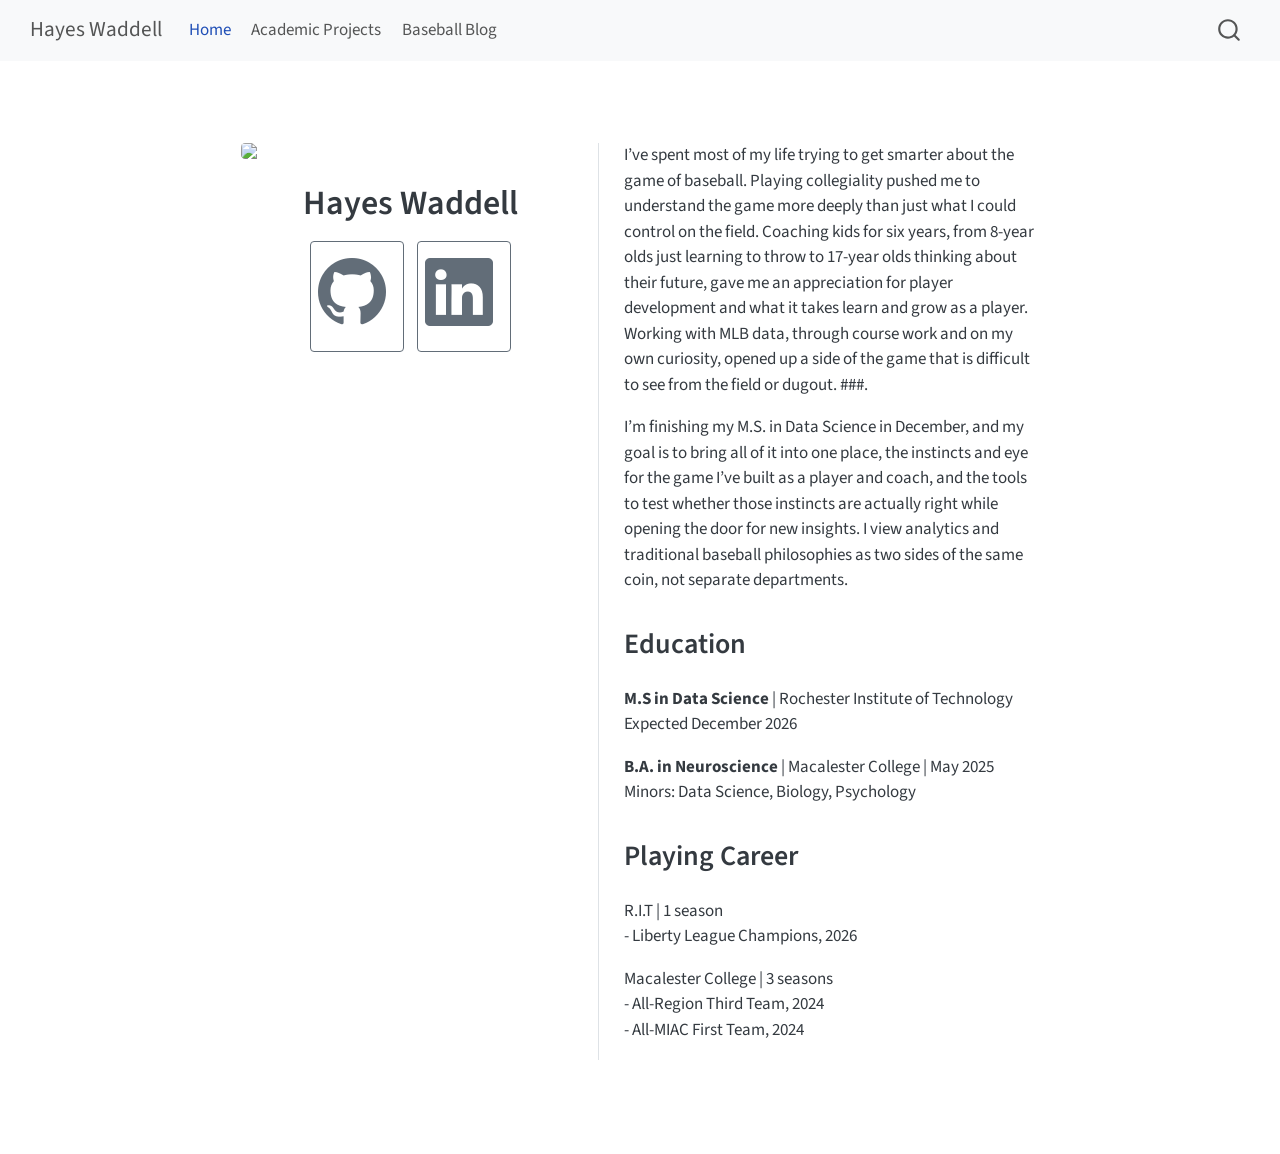
==== commit 643b10ce: "blog page foundation" ====
--- a/docs/index.html
+++ b/docs/index.html
@@ -96,12 +96,12 @@
 <span class="menu-text">Home</span></a>
   </li>  
   <li class="nav-item">
-    <a class="nav-link" href="./data-science.qmd"> 
-<span class="menu-text">Data Science</span></a>
+    <a class="nav-link" href="./projects/index.html"> 
+<span class="menu-text">Academic Projects</span></a>
   </li>  
   <li class="nav-item">
-    <a class="nav-link" href="./neuroscience.html"> 
-<span class="menu-text">Neuroscience</span></a>
+    <a class="nav-link" href="./blog/index.html"> 
+<span class="menu-text">Baseball Blog</span></a>
   </li>  
 </ul>
           </div> <!-- /navcollapse -->
@@ -137,25 +137,24 @@
     <i class="bi bi-github"></i>
      <span class="about-link-text"></span>
   </a>
-  <a href="/www.linkedin.com/in/hayes-waddell" class="about-link" rel="" target="">
+  <a href="https://www.linkedin.com/in/hayes-waddell" class="about-link" rel="" target="">
     <i class="bi bi-linkedin"></i>
      <span class="about-link-text"></span>
   </a>
 </div>
   </div>
   <div class="about-contents"><div id="intro-heading">
-<p>Baseball has always meant more to me than any single dimension of it. I played collegiately at Macalester College, have spent six years coaching youth players from 8 to 17 years old, and have spent just as much time buried in Statcast data and building models as I have on the field. That combination — player, coach, analyst — is the lens I bring to everything I do in this game.</p>
-<p>I believe the best baseball minds are the ones who can move fluidly between a spreadsheet and a conversation with a player. Data without context is noise. Intuition without data is guesswork. My goal is to work in an organization that values both, and to be the kind of person who bridges that gap.</p>
-<p>I’m finishing my M.S. in Data Science in December 2025, building on a B.A. in Neuroscience and Data Science from Macalester. The projects and writing on this site reflect how I think about baseball — analytically, but always with the human side of the game in mind.</p>
+<p>I’ve spent most of my life trying to get smarter about the game of baseball. Playing collegiality pushed me to understand the game more deeply than just what I could control on the field. Coaching kids for six years, from 8-year olds just learning to throw to 17-year olds thinking about their future, gave me an appreciation for player development and what it takes learn and grow as a player. Working with MLB data, through course work and on my own curiosity, opened up a side of the game that is difficult to see from the field or dugout. ###.</p>
+<p>I’m finishing my M.S. in Data Science in December, and my goal is to bring all of it into one place, the instincts and eye for the game I’ve built as a player and coach, and the tools to test whether those instincts are actually right while opening the door for new insights. I view analytics and traditional baseball philosophies as two sides of the same coin, not separate departments.</p>
 <section id="education" class="level2">
 <h2 data-anchor-id="education">Education</h2>
 <p><strong>M.S in Data Science</strong> | Rochester Institute of Technology <br> Expected December 2026</p>
-<p><strong>B.A. in Neuroscience</strong> | Macalester College \ May 2025 <br> Minors: Data Science, Biology, Psychology</p>
+<p><strong>B.A. in Neuroscience</strong> | Macalester College | May 2025 <br> Minors: Data Science, Biology, Psychology</p>
 </section>
 <section id="playing-career" class="level2">
 <h2 data-anchor-id="playing-career">Playing Career</h2>
-<p>R.I.T | 1 season - Liberty League Champions, 2026</p>
-<p>Macalester College | 3 seasons - All-Region Third Team, 2024 - All-MIAC First Team, 2024</p>
+<p>R.I.T | 1 season <br> - Liberty League Champions, 2026</p>
+<p>Macalester College | 3 seasons <br> - All-Region Third Team, 2024 <br> - All-MIAC First Team, 2024</p>
 </section>
 </div></div>
 </div>
--- a/docs/styles.css
+++ b/docs/styles.css
@@ -0,0 +1,5 @@
+/* css styles */
+
+.about-links .about-link i {
+  font-size: 4rem;
+}
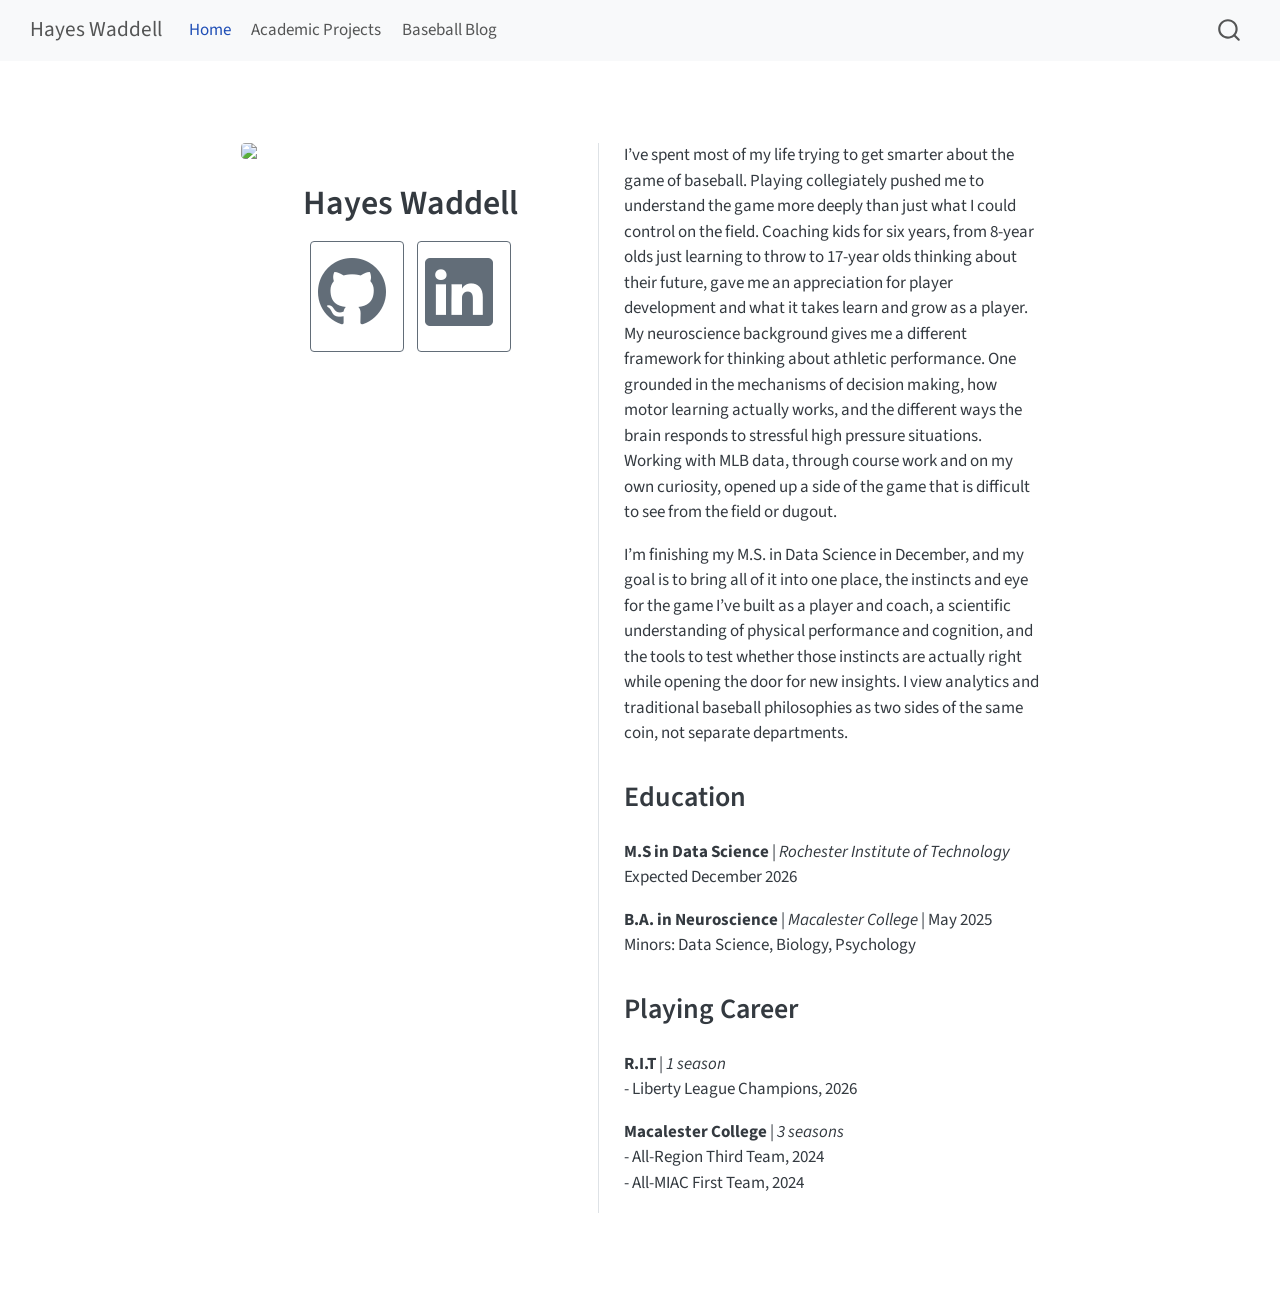
==== commit 9ecfba98: "updated intro" ====
--- a/docs/index.html
+++ b/docs/index.html
@@ -144,17 +144,17 @@
 </div>
   </div>
   <div class="about-contents"><div id="intro-heading">
-<p>I’ve spent most of my life trying to get smarter about the game of baseball. Playing collegiality pushed me to understand the game more deeply than just what I could control on the field. Coaching kids for six years, from 8-year olds just learning to throw to 17-year olds thinking about their future, gave me an appreciation for player development and what it takes learn and grow as a player. Working with MLB data, through course work and on my own curiosity, opened up a side of the game that is difficult to see from the field or dugout. ###.</p>
-<p>I’m finishing my M.S. in Data Science in December, and my goal is to bring all of it into one place, the instincts and eye for the game I’ve built as a player and coach, and the tools to test whether those instincts are actually right while opening the door for new insights. I view analytics and traditional baseball philosophies as two sides of the same coin, not separate departments.</p>
+<p>I’ve spent most of my life trying to get smarter about the game of baseball. Playing collegiately pushed me to understand the game more deeply than just what I could control on the field. Coaching kids for six years, from 8-year olds just learning to throw to 17-year olds thinking about their future, gave me an appreciation for player development and what it takes learn and grow as a player. My neuroscience background gives me a different framework for thinking about athletic performance. One grounded in the mechanisms of decision making, how motor learning actually works, and the different ways the brain responds to stressful high pressure situations. Working with MLB data, through course work and on my own curiosity, opened up a side of the game that is difficult to see from the field or dugout.</p>
+<p>I’m finishing my M.S. in Data Science in December, and my goal is to bring all of it into one place, the instincts and eye for the game I’ve built as a player and coach, a scientific understanding of physical performance and cognition, and the tools to test whether those instincts are actually right while opening the door for new insights. I view analytics and traditional baseball philosophies as two sides of the same coin, not separate departments.</p>
 <section id="education" class="level2">
 <h2 data-anchor-id="education">Education</h2>
-<p><strong>M.S in Data Science</strong> | Rochester Institute of Technology <br> Expected December 2026</p>
-<p><strong>B.A. in Neuroscience</strong> | Macalester College | May 2025 <br> Minors: Data Science, Biology, Psychology</p>
+<p><strong>M.S in Data Science</strong> | <em>Rochester Institute of Technology</em> <br> Expected December 2026</p>
+<p><strong>B.A. in Neuroscience</strong> | <em>Macalester College</em> | May 2025 <br> Minors: Data Science, Biology, Psychology</p>
 </section>
 <section id="playing-career" class="level2">
 <h2 data-anchor-id="playing-career">Playing Career</h2>
-<p>R.I.T | 1 season <br> - Liberty League Champions, 2026</p>
-<p>Macalester College | 3 seasons <br> - All-Region Third Team, 2024 <br> - All-MIAC First Team, 2024</p>
+<p><strong>R.I.T</strong> | <em>1 season</em> <br> - Liberty League Champions, 2026</p>
+<p><strong>Macalester College</strong> | <em>3 seasons</em> <br> - All-Region Third Team, 2024 <br> - All-MIAC First Team, 2024</p>
 </section>
 </div></div>
 </div>
